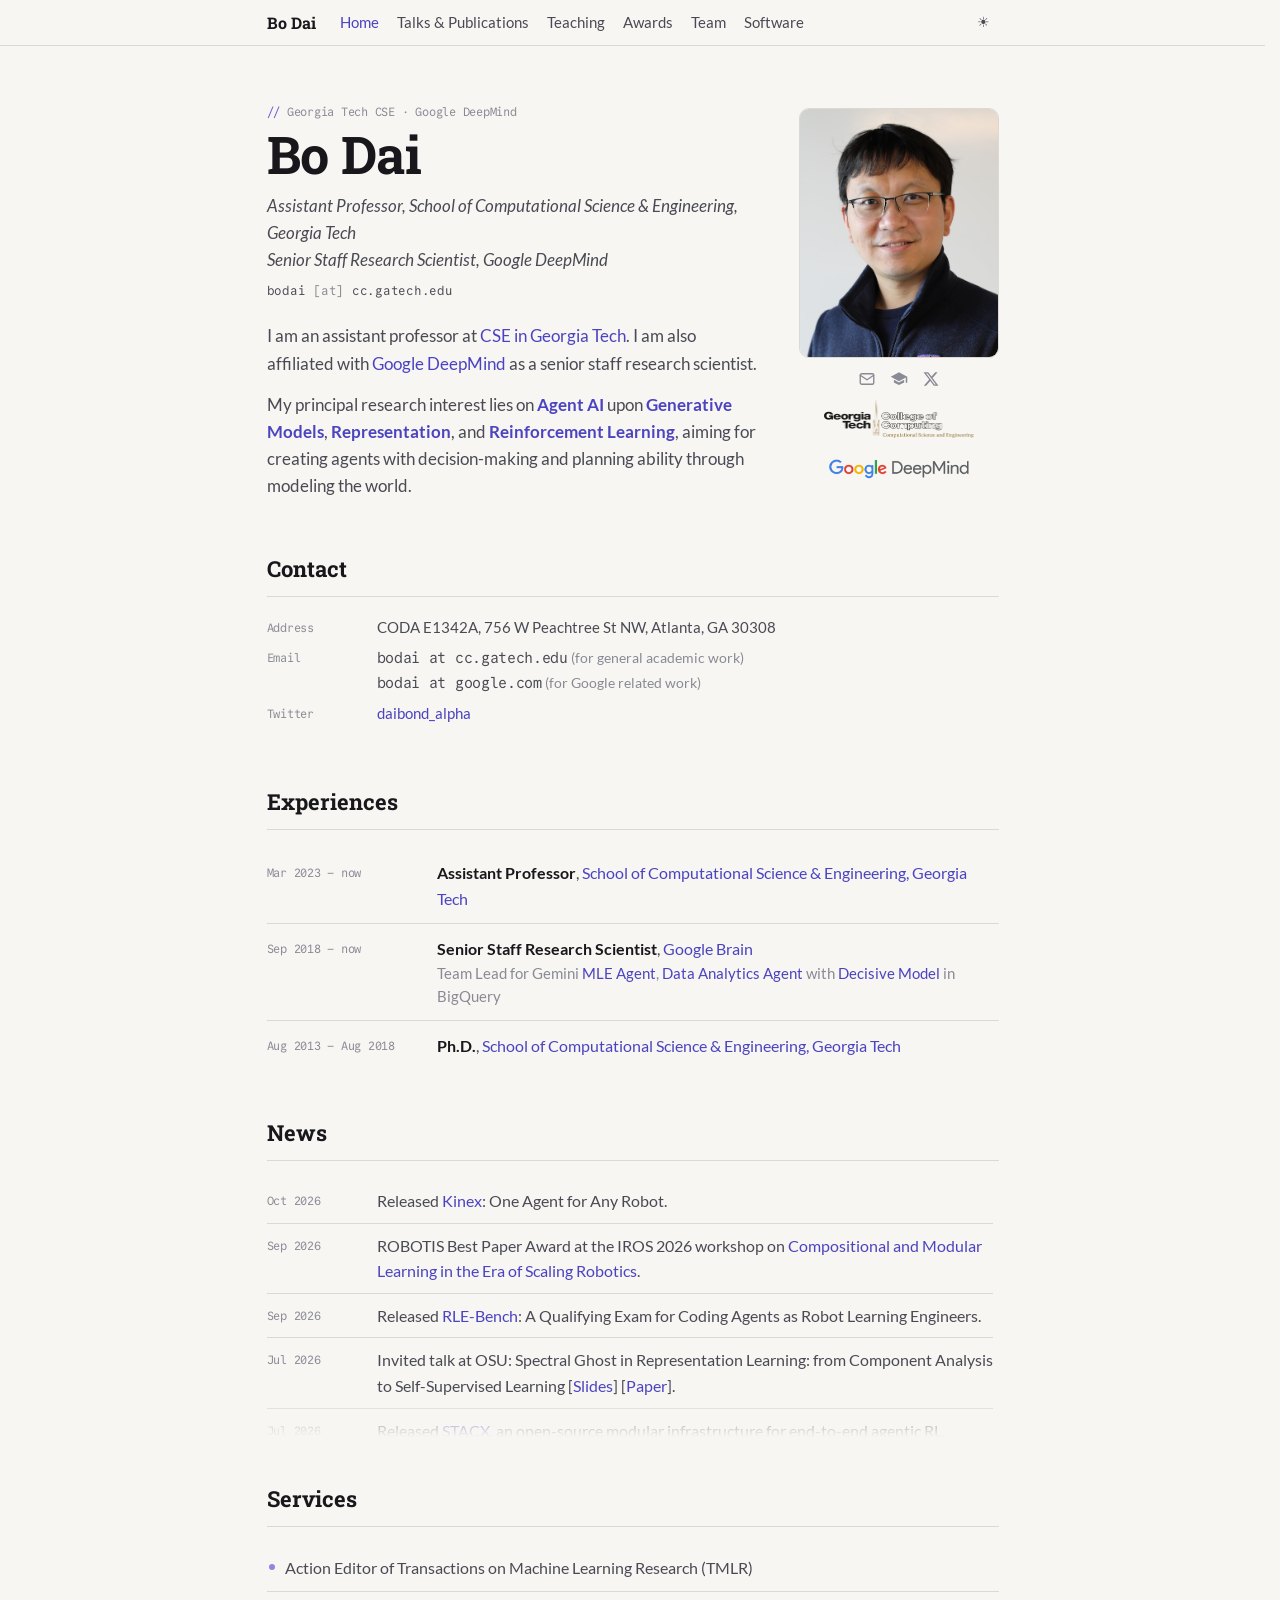
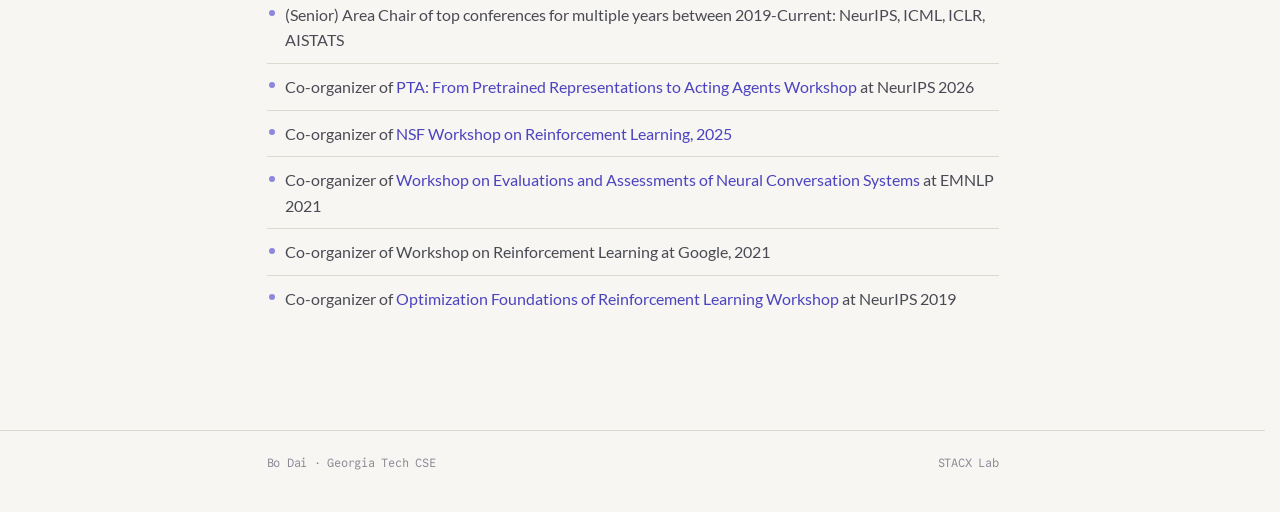
==== index.html @ c2f5257c "Homepage: DeepMind role, scrollable News, project links - Add the Google DeepMind role under the nam" ====
<!DOCTYPE html>
<html lang="en">

<head>
	<meta charset="utf-8">
	<meta name="viewport" content="width=device-width, initial-scale=1">
	<title>Bo Dai</title>
	<link rel="preload" href="fonts/lato-latin-400-normal.woff2" as="font" type="font/woff2" crossorigin>
	<link rel="preload" href="fonts/roboto-slab-latin-700-normal.woff2" as="font" type="font/woff2" crossorigin>
	<link href="css/site.css" rel="stylesheet">
	<script>
	try { var t = localStorage.getItem('theme'); document.documentElement.dataset.theme = t || (matchMedia('(prefers-color-scheme: dark)').matches ? 'dark' : 'light'); } catch (e) {}
</script>
</head>

<body>
	<header class="topbar">
		<nav class="bar" aria-label="main">
			<a class="brand" href="index.html">Bo Dai</a>
			<div class="links">
			<a href="index.html" aria-current="page">Home</a>
			<a href="publications.html">Talks &amp; Publications</a>
			<a href="teaching.html">Teaching</a>
			<a href="awards.html">Awards</a>
			<a href="team.html">Team</a>
			<a href="software.html">Software</a>
			</div>
			<button class="theme" type="button" data-theme-toggle aria-label="toggle theme" title="Toggle theme"><span class="sun">☀</span><span class="moon">☾</span></button>
		</nav>
	</header>

	<main class="wrap">
		<div class="hero">
			<div>
				<p class="kicker">Georgia Tech CSE · Google DeepMind</p>
				<h1>Bo Dai</h1>
				<p class="role">Assistant Professor, School of Computational Science &amp; Engineering, Georgia Tech<br>Senior Staff Research Scientist, Google DeepMind</p>
				<p class="email">bodai <span class="dim">[at]</span> cc.gatech.edu</p>
				<div class="bio">
					<p>I am an assistant professor at <a href="https://cse.gatech.edu/">CSE in Georgia Tech</a>. I am also affiliated with <a href="https://ai.google/research/teams/brain">Google DeepMind</a> as a senior staff research scientist.</p>
					<p>My principal research interest lies on <span class="hl">Agent AI</span> upon <span class="hl">Generative Models</span>, <span class="hl">Representation</span>, and <span class="hl">Reinforcement Learning</span>, aiming for creating agents with decision-making and planning ability through modeling the world.</p>
				</div>
			</div>
			<aside class="side">
				<img class="portrait" src="images/bodai.jpg" alt="Bo Dai">
				<div class="icons">
					<a href="mailto:bodai@cc.gatech.edu" aria-label="Email" title="Email"><svg viewBox="0 0 24 24" fill="none" stroke="currentColor" stroke-width="1.8" stroke-linecap="round" stroke-linejoin="round"><rect x="3" y="5" width="18" height="14" rx="2"/><path d="m3 7 9 6 9-6"/></svg></a>
					<a href="https://scholar.google.com/citations?user=TIKl_foAAAAJ&amp;hl=en" aria-label="Google Scholar" title="Google Scholar"><svg viewBox="0 0 24 24" fill="currentColor"><path d="M12 3 1 9l11 6 9-4.91V17h2V9L12 3zm-6.82 9.9v3.6L12 20l6.82-3.5v-3.6L12 16.6l-6.82-3.7z"/></svg></a>
					<a href="https://twitter.com/daibond_alpha" aria-label="Twitter" title="Twitter"><svg viewBox="0 0 24 24" fill="currentColor"><path d="M17.75 3h3.07l-6.7 7.66L22 21h-6.17l-4.83-6.32L5.47 21H2.4l7.17-8.2L2 3h6.33l4.37 5.77L17.75 3zm-1.08 16.2h1.7L7.4 4.7H5.58l11.09 14.5z"/></svg></a>
				</div>
				<div class="affil">
					<img src="images/cse-logo.jpg" alt="Georgia Tech">
					<img src="images/google-deep-mind-logo.jpg" alt="Google DeepMind">
				</div>
			</aside>
		</div>

		<section id="contact">
			<h2>Contact</h2>
			<dl class="facts">
				<dt>Address</dt>
				<dd>CODA E1342A, 756 W Peachtree St NW, Atlanta, GA 30308</dd>
				<dt>Email</dt>
				<dd><span class="mono">bodai at cc.gatech.edu</span> <span class="note">(for general academic work)</span><br><span class="mono">bodai at google.com</span> <span class="note">(for Google related work)</span></dd>
				<dt>Twitter</dt>
				<dd><a href="https://twitter.com/daibond_alpha">daibond_alpha</a></dd>
			</dl>
		</section>

		<section id="experiences">
			<h2>Experiences</h2>
			<ul class="timeline">
				<li><span class="when">Mar 2023 – now</span><span class="what"><b>Assistant Professor</b>, <a href="https://cse.gatech.edu/">School of Computational Science &amp; Engineering, Georgia Tech</a></span></li>
				<li><span class="when">Sep 2018 – now</span><span class="what"><b>Senior Staff Research Scientist</b>, <a href="https://ai.google/research/teams/brain/">Google Brain</a><span class="sub">Team Lead for Gemini <a href="https://arxiv.org/abs/2505.07782">MLE Agent</a>, <a href="https://arxiv.org/abs/2407.09522">Data Analytics Agent</a> with <a href="https://arxiv.org/pdf/2505.21439">Decisive Model</a> in BigQuery</span></span></li>
				<li><span class="when">Aug 2013 – Aug 2018</span><span class="what"><b>Ph.D.</b>, <a href="https://cse.gatech.edu/">School of Computational Science &amp; Engineering, Georgia Tech</a></span></li>
			</ul>
		</section>

		<section id="news">
			<h2>News</h2>
			<div class="news-scroll" id="news-scroll">
			<ul class="timeline news">
				<li><span class="when">Oct 2026</span><span class="what">Released <a href="https://stacx-lab.github.io/kinex/">Kinex</a>: One Agent for Any Robot.</span></li>
				<li><span class="when">Sep 2026</span><span class="what">ROBOTIS Best Paper Award at the IROS 2026 workshop on <a href="https://compositional-robotics.github.io/">Compositional and Modular Learning in the Era of Scaling Robotics</a>.</span></li>
				<li><span class="when">Sep 2026</span><span class="what">Released <a href="https://rle-bench.github.io/">RLE-Bench</a>: A Qualifying Exam for Coding Agents as Robot Learning Engineers.</span></li>
				<li><span class="when">Jul 2026</span><span class="what">Invited talk at OSU: Spectral Ghost in Representation Learning: from Component Analysis to Self-Supervised Learning [<a href="talks/spec-repr/slides.html">Slides</a>] [<a href="https://arxiv.org/abs/2601.20154">Paper</a>].</span></li>
				<li><span class="when">Jul 2026</span><span class="what">Released <a href="https://stacx.github.io/web/">STACX</a>, an open-source modular infrastructure for end-to-end agentic RL.</span></li>
				<li><span class="when">Jun 2026</span><span class="what"><a href="https://arxiv.org/abs/2606.08357">FReDA</a> released on arXiv: forward-free diffusion language models with BPTT-free looped refinement.</span></li>
				<li><span class="when">May 2026</span><span class="what">Released <a href="https://arxiv.org/abs/2605.12913">Agent DAgger</a>, combining on-policy experience with dense expert feedback to train long-horizon coding agents.</span></li>
				<li><span class="when">May 2026</span><span class="what">Tech Lead of the Gemini Frontier AI MLE Agent Strike team.</span></li>
				<li><span class="when">May 2026</span><span class="what"><a href="https://cloud.google.com/blog/products/data-analytics/more-than-100x-faster-and-cheaper-llm-powered-sql-queries-with-proxy-models?e=48754805">LLM-powered AI query engine</a> on billions of rows with about 400x fewer tokens and 30–100x lower latency.</span></li>
			</ul>
			</div>
		</section>

		<section id="services">
			<h2>Services</h2>
			<ul class="items">
				<li>Action Editor of Transactions on Machine Learning Research (TMLR)</li>
				<li>(Senior) Area Chair of top conferences for multiple years between 2019-Current: NeurIPS, ICML, ICLR, AISTATS</li>
				<li>Co-organizer of <a href="https://ptaworkshop.github.io/">PTA: From Pretrained Representations to Acting Agents Workshop</a> at NeurIPS 2026</li>
				<li>Co-organizer of <a href="https://sites.harvard.edu/nsf-rl-workshop/"> NSF Workshop on Reinforcement Learning, 2025 </a></li>
				<li>Co-organizer of <a href="https://sites.google.com/corp/view/eancs/home">Workshop on Evaluations and Assessments of Neural Conversation Systems </a> at EMNLP 2021</li>
				<li>Co-organizer of Workshop on Reinforcement Learning at Google, 2021</li>
				<li>Co-organizer of <a href="https://optrl2019.github.io/">Optimization Foundations of Reinforcement Learning Workshop</a> at NeurIPS 2019</li>
			</ul>
		</section>

		<div class="map">
			<script type="text/javascript" id="clustrmaps" src="//clustrmaps.com/map_v2.js?d=DAHkeDXm88JkrYqB8k2CQQsDuTfCac6hPK6rwavAHD0&cl=ffffff&w=a"></script>
		</div>
	</main>

	<footer>
		<div class="wrap">
			<span>Bo Dai · Georgia Tech CSE</span>
			<span><a href="https://stacx-lab.github.io/">STACX Lab</a></span>
		</div>
	</footer>
	<script>
		(function () {
			var box = document.getElementById('news-scroll'), items = box.querySelectorAll('li');
			if (items.length > 4) box.style.maxHeight = (items[4].offsetTop - box.offsetTop + 28) + 'px';
			else box.classList.add('all');
		})();
	</script>
	<script>
		var sec = location.hash.slice(1);
		var pages = {publications: "publications.html", talks: "publications.html#talks", teaching: "teaching.html",
			awards: "awards.html", team: "team.html", software: "software.html"};
		if (pages.hasOwnProperty(sec)) location.replace(pages[sec]);
	</script>
	<script>
	document.querySelector('[data-theme-toggle]').addEventListener('click', function () {
		var root = document.documentElement, next = root.dataset.theme === 'dark' ? 'light' : 'dark';
		root.dataset.theme = next;
		try { localStorage.setItem('theme', next); } catch (e) {}
	});
</script>
</body>

</html>
---- css/site.css ----
/* Tokens and fonts follow the STACX Lab site (stacx-lab.github.io); layout follows a single reading column. */

@font-face { font-family: 'Lato'; font-style: normal; font-weight: 400; font-display: swap; src: url(../fonts/lato-latin-400-normal.woff2) format('woff2'); }
@font-face { font-family: 'Lato'; font-style: normal; font-weight: 700; font-display: swap; src: url(../fonts/lato-latin-700-normal.woff2) format('woff2'); }
@font-face { font-family: 'Lato'; font-style: italic; font-weight: 400; font-display: swap; src: url(../fonts/lato-latin-400-italic.woff2) format('woff2'); }
@font-face { font-family: 'Roboto Slab'; font-style: normal; font-weight: 500 700; font-display: swap; src: url(../fonts/roboto-slab-latin-700-normal.woff2) format('woff2'); }
@font-face { font-family: 'Commit Mono'; font-style: normal; font-weight: 400; font-display: swap; src: url(../fonts/commit-mono-latin-400-normal.woff2) format('woff2'); }

/* ── tokens ───────────────────────────────────────────── */
:root {
  --bg: #f7f6f2;
  --bg-2: #efede7;
  --panel: #fbfaf7;
  --ink: #17171c;
  --ink-2: #4a4a55;
  --ink-3: #8a8a96;
  --rule: #dcd9d0;
  --rule-2: #c9c5ba;
  --accent: #6159d6;
  --accent-ink: #4b43c0;
  --accent-bg: #e9e7fb;
  --award: #b26a00;
  --award-bg: #f6ead6;
  --grid: rgb(23 23 28 / 0.07);

  --font-body: 'Lato', 'Helvetica Neue', Arial, sans-serif;
  --font-head: 'Roboto Slab', Georgia, serif;
  --font-mono: 'Commit Mono', ui-monospace, SFMono-Regular, Menlo, Consolas, monospace;
  --wrap: 780px;
  --topbar: 46px;
  --radius: 4px;
  --tracking: -0.02em;
  color-scheme: light;
}

:root[data-theme='dark'] {
  --bg: #111114;
  --bg-2: #18181c;
  --panel: #151518;
  --ink: #e9e7e1;
  --ink-2: #b1afb8;
  --ink-3: #75747f;
  --rule: #2a2a31;
  --rule-2: #3a3a43;
  --accent: #9b95f5;
  --accent-ink: #b4afff;
  --accent-bg: #23213d;
  --award: #e3a54a;
  --award-bg: #2a2114;
  --grid: rgb(233 231 225 / 0.06);
  color-scheme: dark;
}

/* ── base ─────────────────────────────────────────────── */
*, *::before, *::after { box-sizing: border-box; }
html { -webkit-text-size-adjust: 100%; scroll-padding-top: calc(var(--topbar) + 16px); scrollbar-gutter: stable; }
body {
  margin: 0; min-height: 100vh; display: flex; flex-direction: column;
  font-family: var(--font-body);
  font-size: 16px;
  line-height: 1.6;
  color: var(--ink);
  background: var(--bg);
  -webkit-font-smoothing: antialiased;
}
a { color: var(--accent-ink); text-decoration: none; }
a:hover { text-decoration: underline; text-underline-offset: 3px; }
a:focus-visible, button:focus-visible { outline: 2px solid var(--accent); outline-offset: 2px; }
img { max-width: 100%; }
::selection { background: var(--accent-bg); color: var(--ink); }
h1, h2, h3 { font-family: var(--font-head); font-weight: 700; color: var(--ink); }
.mono { font-family: var(--font-mono); letter-spacing: var(--tracking); font-variant-ligatures: none; }

.wrap { max-width: var(--wrap); margin: 0 auto; padding-inline: 24px; }
@media (max-width: 600px) { .wrap { padding-inline: 16px; } }

/* `// label` section markers */
.kicker { font-family: var(--font-mono); letter-spacing: var(--tracking); font-size: 12px; color: var(--ink-3); margin: 0 0 6px; }
.kicker::before { content: '// '; color: var(--accent); }

/* ── top bar ──────────────────────────────────────────── */
.topbar {
  position: sticky; top: 0; z-index: 40; height: var(--topbar);
  background: color-mix(in srgb, var(--bg) 88%, transparent);
  backdrop-filter: blur(8px); -webkit-backdrop-filter: blur(8px);
  border-bottom: 1px solid var(--rule);
}
.bar { max-width: var(--wrap); margin: 0 auto; padding-inline: 24px; height: 100%; display: flex; align-items: center; gap: 24px; }
.brand { font-family: var(--font-head); font-weight: 700; color: var(--ink); white-space: nowrap; }
.brand:hover { text-decoration: none; }
.links { min-width: 0; display: flex; gap: 18px; font-size: 14.5px; overflow-x: auto; scrollbar-width: none; }
.links a { color: var(--ink-2); white-space: nowrap; }
.links a:hover { color: var(--ink); text-decoration: none; }
.links a[aria-current] { color: var(--accent-ink); }
.theme {
  margin-left: auto; flex: none; width: 30px; height: 30px; font: inherit; font-size: 14px; color: var(--ink-2);
  background: none; border: 1px solid transparent; border-radius: var(--radius); cursor: pointer;
}
.theme:hover { border-color: var(--rule); }
:root[data-theme='dark'] .sun, :root:not([data-theme='dark']) .moon { display: none; }
@media (max-width: 600px) { .bar { padding-inline: 16px; gap: 14px; } .links { gap: 12px; font-size: 13.5px; } }

/* ── page ─────────────────────────────────────────────── */
main { padding: 56px 0 24px; flex: 1; width: 100%; }
.page-head { margin-bottom: 8px; }
.page-head h1 { font-size: clamp(30px, 5vw, 40px); line-height: 1.15; margin: 0; }

section { padding: 36px 0 8px; }
section > h2 {
  font-size: 22px; margin: 0 0 18px; padding-bottom: 10px;
  border-bottom: 1px solid var(--rule);
}
section > h2 .more { font-family: var(--font-body); font-weight: 400; font-size: 14px; margin-left: 10px; }
p { margin: 0 0 14px; color: var(--ink-2); }
b, strong { color: var(--ink); }

/* ── home hero ────────────────────────────────────────── */
.hero { display: grid; grid-template-columns: minmax(0, 1fr) 200px; gap: 36px; align-items: start; }
.hero h1 { font-size: clamp(38px, 6vw, 52px); line-height: 1.05; margin: 0 0 10px; letter-spacing: -0.01em; }
.hero .role { font-style: italic; color: var(--ink-2); margin: 0 0 8px; font-size: 17px; }
.hero .email { font-family: var(--font-mono); letter-spacing: var(--tracking); font-size: 12.5px; color: var(--ink-2); margin: 0 0 22px; }
.hero .email .dim { color: var(--ink-3); }
.hero .bio p { font-size: 16.5px; line-height: 1.65; }
.hl { color: var(--accent-ink); font-weight: 700; }
.side { display: flex; flex-direction: column; align-items: center; gap: 12px; padding-top: 6px; }
.portrait { width: 200px; aspect-ratio: 4 / 5; object-fit: cover; border-radius: 10px; border: 1px solid var(--rule); background: var(--bg-2); }
.icons { display: flex; gap: 14px; }
.icons a { color: var(--ink-3); display: inline-flex; }
.icons a:hover { color: var(--accent); }
.icons svg { width: 18px; height: 18px; }
.affil { display: flex; flex-direction: column; gap: 8px; align-items: center; }
.affil img { width: 150px; height: auto; border-radius: 3px; mix-blend-mode: multiply; }
:root[data-theme='dark'] .affil img { mix-blend-mode: normal; background: #fff; padding: 2px 4px; }
@media (max-width: 640px) {
  .hero { grid-template-columns: 1fr; gap: 20px; }
  .side { order: -1; display: grid; grid-template-columns: 110px 1fr; justify-items: start; gap: 10px 16px; }
  .portrait { width: 110px; grid-row: span 2; }
  .affil { align-items: flex-start; }
  .affil img { width: 120px; }
}

.facts { display: grid; grid-template-columns: 90px 1fr; gap: 6px 20px; font-size: 15px; }
.facts dt { font-family: var(--font-mono); letter-spacing: var(--tracking); font-size: 12px; color: var(--ink-3); padding-top: 3px; }
.facts dd { margin: 0; color: var(--ink-2); }
.facts dd .note { color: var(--ink-3); font-size: 14px; }

/* dated rows (experiences, news-like lists) */
.timeline { list-style: none; margin: 0; padding: 0; }
.timeline li { display: grid; grid-template-columns: 150px 1fr; gap: 20px; padding: 12px 0; border-bottom: 1px solid var(--rule); }
.timeline li:last-child { border-bottom: 0; }
.timeline .when { font-family: var(--font-mono); letter-spacing: var(--tracking); font-size: 12px; color: var(--ink-3); padding-top: 3px; }
.timeline .what { color: var(--ink-2); }
.timeline .what b { font-weight: 700; }
.timeline .sub { display: block; font-size: 14.5px; color: var(--ink-3); }
@media (max-width: 600px) { .timeline li { grid-template-columns: 1fr; gap: 2px; } }

/* news: the first four items show, the rest scroll; the bottom edge fades out */
.news-scroll {
  max-height: 17rem; overflow-y: auto; padding-right: 6px;
  scrollbar-width: thin; scrollbar-color: var(--rule-2) transparent;
  -webkit-mask-image: linear-gradient(to bottom, #000 calc(100% - 2.5rem), transparent 100%);
  mask-image: linear-gradient(to bottom, #000 calc(100% - 2.5rem), transparent 100%);
}
.news-scroll.all { max-height: none; -webkit-mask-image: none; mask-image: none; }
.news-scroll .news { padding-bottom: 1.5rem; }
.timeline.news li { grid-template-columns: 90px 1fr; padding: 9px 0; }
@media (max-width: 600px) { .timeline.news li { grid-template-columns: 1fr; } }

/* plain item lists (services, teaching, awards) */
.items { list-style: none; margin: 0; padding: 0; }
.items li { padding: 10px 0 10px 18px; position: relative; color: var(--ink-2); border-bottom: 1px solid var(--rule); }
.items li:last-child { border-bottom: 0; }
.items li::before { content: ''; position: absolute; left: 2px; top: 1.15em; width: 6px; height: 6px; border-radius: 50%; background: var(--accent); opacity: .7; }
.items .meta { font-family: var(--font-mono); letter-spacing: var(--tracking); font-size: 12px; color: var(--ink-3); margin-left: 6px; white-space: nowrap; }

/* ── publications & software ──────────────────────────── */
.pubs { list-style: none; margin: 0; padding: 0; display: flex; flex-direction: column; gap: 14px; }
.pub {
  background: var(--panel); border: 1px solid var(--rule); border-radius: 8px;
  padding: 16px 18px 14px;
}
.pub:hover { border-color: var(--rule-2); }
.pub .title { font-weight: 700; color: var(--ink); font-size: 16.5px; line-height: 1.4; margin: 0 0 4px; }
.pub .authors { font-size: 14.5px; color: var(--ink-2); margin: 0 0 4px; }
.pub .authors b { color: var(--ink); }
.pub .venue { font-size: 14.5px; color: var(--ink-3); margin: 0 0 10px; }
.pub .venue i { font-style: italic; }
.pub .desc { font-size: 15px; margin: 0 0 10px; }
.badge {
  display: inline-block; font-family: var(--font-mono); letter-spacing: var(--tracking); font-size: 11px;
  padding: 1px 7px; border-radius: 3px; margin-left: 6px; vertical-align: 1px;
  color: var(--award); background: var(--award-bg);
}
.venue-tag { font-family: var(--font-mono); letter-spacing: var(--tracking); font-size: 11.5px; color: var(--accent-ink); background: var(--accent-bg); padding: 1px 6px; border-radius: 3px; margin-right: 6px; }
.chips { display: flex; flex-wrap: wrap; gap: 6px; border-top: 1px solid var(--rule); padding-top: 10px; }
.chip {
  font-family: var(--font-mono); letter-spacing: var(--tracking); font-size: 12px;
  padding: 2px 9px; border: 1px solid var(--rule-2); border-radius: var(--radius); color: var(--accent-ink); background: var(--bg);
}
.chip:hover { border-color: var(--accent); text-decoration: none; }

/* ── team ─────────────────────────────────────────────── */
.people { display: grid; grid-template-columns: repeat(2, 1fr); gap: 0 28px; list-style: none; margin: 0; padding: 0; }
.people li { padding: 12px 0; border-top: 1px solid var(--rule); }
.people .name { font-family: var(--font-head); font-weight: 700; font-size: 16.5px; color: var(--ink); }
.people a.name { color: var(--ink); }
.people a.name:hover { color: var(--accent-ink); }
.people .role { display: block; font-size: 14px; color: var(--ink-2); }
.people .now { display: block; font-size: 13.5px; color: var(--ink-3); }
@media (max-width: 600px) { .people { grid-template-columns: 1fr; } }

/* ── footer ───────────────────────────────────────────── */
footer { border-top: 1px solid var(--rule); margin-top: 48px; }
footer .wrap { padding-block: 22px 40px; display: flex; flex-wrap: wrap; gap: 8px 20px; justify-content: space-between; font-family: var(--font-mono); letter-spacing: var(--tracking); font-size: 12px; color: var(--ink-3); }
footer a { color: var(--ink-3); }
.map { display: flex; justify-content: center; padding-top: 28px; }

@media (prefers-reduced-motion: reduce) { *, *::before, *::after { transition: none !important; } }
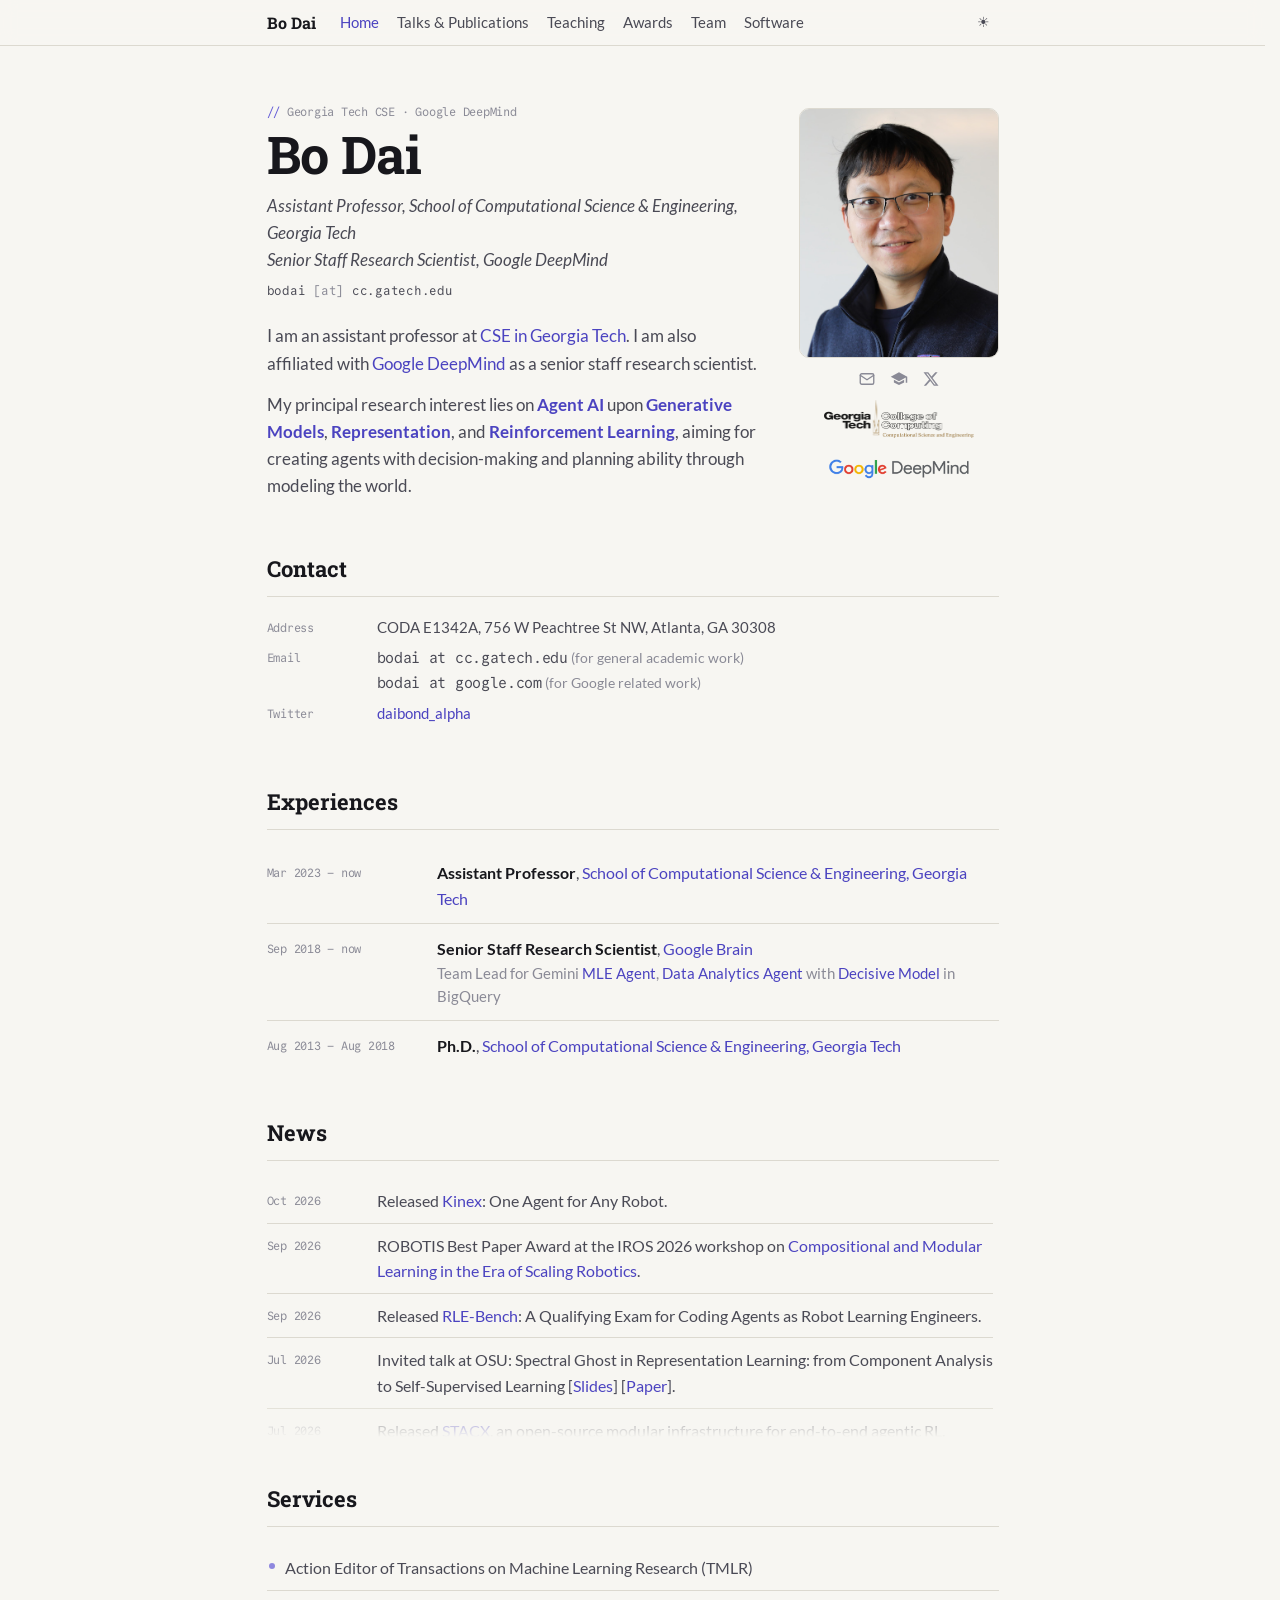
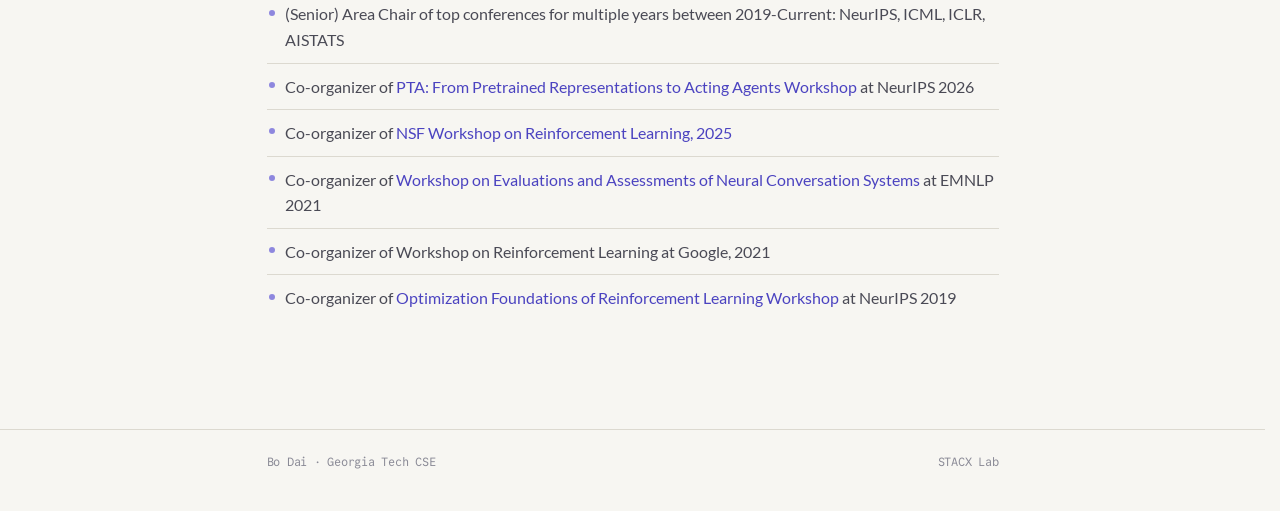
==== commit 176d2a9e: "Fix News overlapping Services when site.css is cached Version the stylesheet URL so browsers fetch t" ====
--- a/index.html
+++ b/index.html
@@ -7,7 +7,7 @@
 	<title>Bo Dai</title>
 	<link rel="preload" href="fonts/lato-latin-400-normal.woff2" as="font" type="font/woff2" crossorigin>
 	<link rel="preload" href="fonts/roboto-slab-latin-700-normal.woff2" as="font" type="font/woff2" crossorigin>
-	<link href="css/site.css" rel="stylesheet">
+	<link href="css/site.css?v=2" rel="stylesheet">
 	<script>
 	try { var t = localStorage.getItem('theme'); document.documentElement.dataset.theme = t || (matchMedia('(prefers-color-scheme: dark)').matches ? 'dark' : 'light'); } catch (e) {}
 </script>
@@ -119,9 +119,14 @@
 	</footer>
 	<script>
 		(function () {
+			// Show four news items and scroll the rest; re-measure once fonts load and on resize.
 			var box = document.getElementById('news-scroll'), items = box.querySelectorAll('li');
-			if (items.length > 4) box.style.maxHeight = (items[4].offsetTop - box.offsetTop + 28) + 'px';
-			else box.classList.add('all');
+			if (items.length <= 4) { box.classList.add('all'); return; }
+			box.style.overflowY = 'auto';
+			function fit() { box.style.maxHeight = (items[4].getBoundingClientRect().top - box.getBoundingClientRect().top + box.scrollTop + 28) + 'px'; }
+			fit();
+			if (document.fonts) document.fonts.ready.then(fit);
+			addEventListener('resize', fit);
 		})();
 	</script>
 	<script>
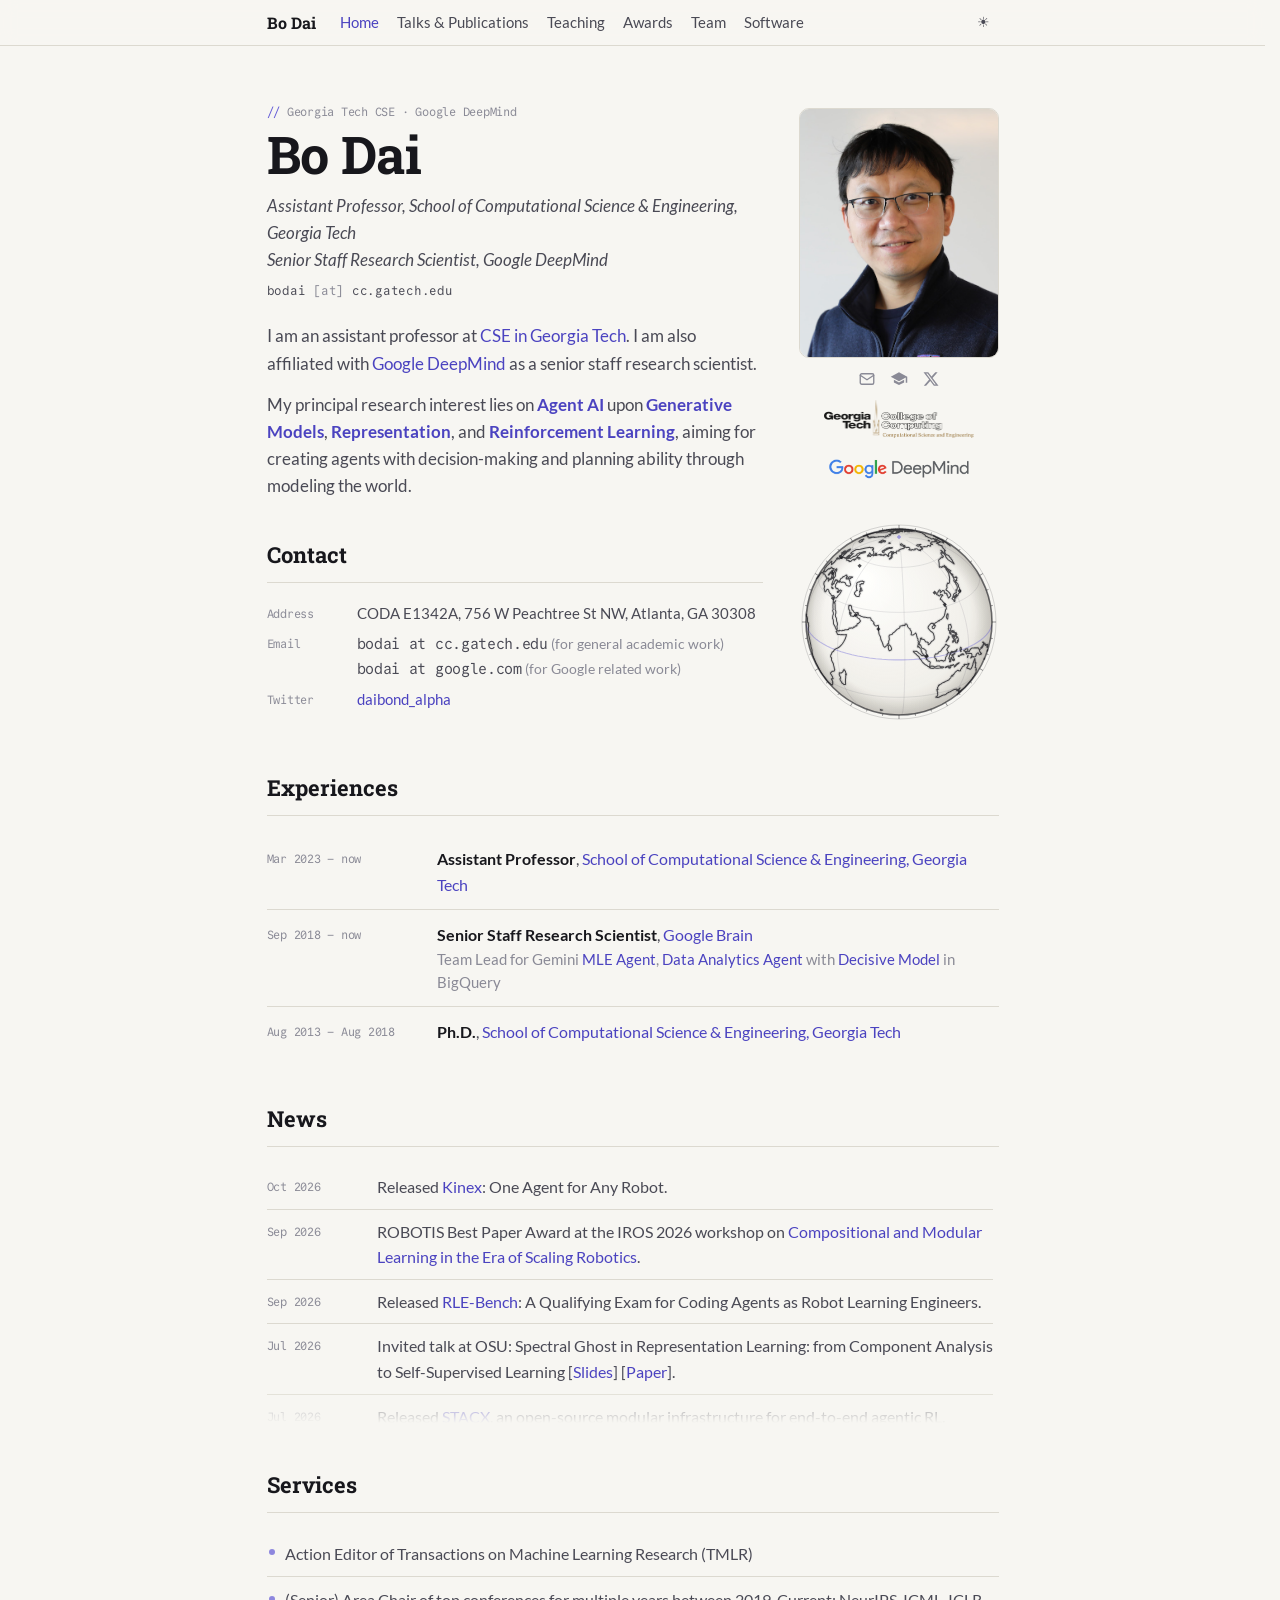
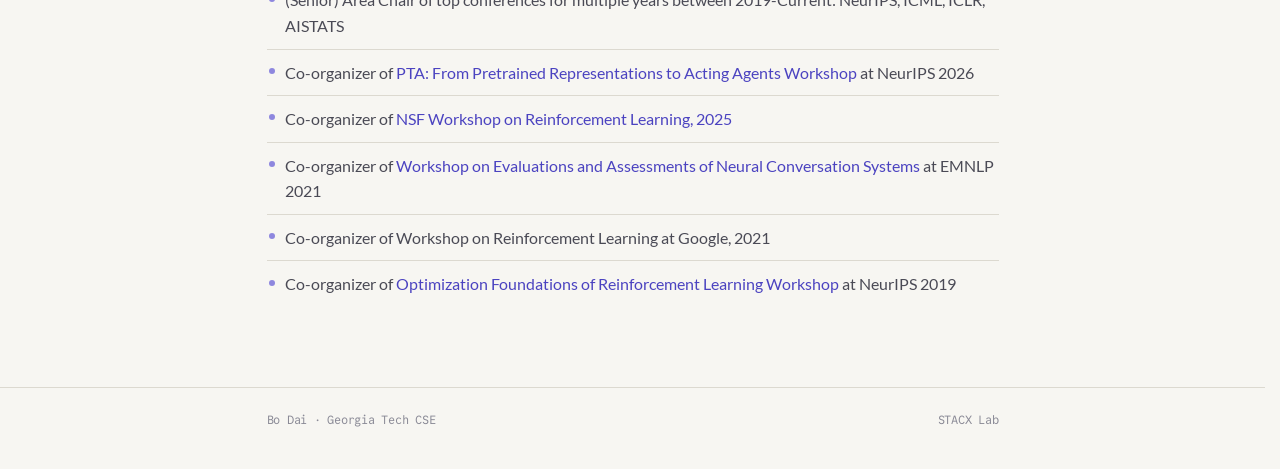
==== commit c1e64c14: "Homepage: visitor globe beside Contact - Interactive visitor globe under the portrait (adapted from " ====
--- a/index.html
+++ b/index.html
@@ -7,7 +7,7 @@
 	<title>Bo Dai</title>
 	<link rel="preload" href="fonts/lato-latin-400-normal.woff2" as="font" type="font/woff2" crossorigin>
 	<link rel="preload" href="fonts/roboto-slab-latin-700-normal.woff2" as="font" type="font/woff2" crossorigin>
-	<link href="css/site.css?v=2" rel="stylesheet">
+	<link href="css/site.css?v=4" rel="stylesheet">
 	<script>
 	try { var t = localStorage.getItem('theme'); document.documentElement.dataset.theme = t || (matchMedia('(prefers-color-scheme: dark)').matches ? 'dark' : 'light'); } catch (e) {}
 </script>
@@ -40,6 +40,17 @@
 					<p>I am an assistant professor at <a href="https://cse.gatech.edu/">CSE in Georgia Tech</a>. I am also affiliated with <a href="https://ai.google/research/teams/brain">Google DeepMind</a> as a senior staff research scientist.</p>
 					<p>My principal research interest lies on <span class="hl">Agent AI</span> upon <span class="hl">Generative Models</span>, <span class="hl">Representation</span>, and <span class="hl">Reinforcement Learning</span>, aiming for creating agents with decision-making and planning ability through modeling the world.</p>
 				</div>
+				<section id="contact" class="hero-contact">
+					<h2>Contact</h2>
+					<dl class="facts">
+						<dt>Address</dt>
+						<dd>CODA E1342A, 756 W Peachtree St NW, Atlanta, GA 30308</dd>
+						<dt>Email</dt>
+						<dd><span class="mono">bodai at cc.gatech.edu</span> <span class="note">(for general academic work)</span><br><span class="mono">bodai at google.com</span> <span class="note">(for Google related work)</span></dd>
+						<dt>Twitter</dt>
+						<dd><a href="https://twitter.com/daibond_alpha">daibond_alpha</a></dd>
+					</dl>
+				</section>
 			</div>
 			<aside class="side">
 				<img class="portrait" src="images/bodai.jpg" alt="Bo Dai">
@@ -52,20 +63,9 @@
 					<img src="images/cse-logo.jpg" alt="Georgia Tech">
 					<img src="images/google-deep-mind-logo.jpg" alt="Google DeepMind">
 				</div>
+				<div class="visitor-globe side-globe" id="visitor-globe" data-stats="https://bodai-visits.bo-dai.workers.dev" aria-label="Visitors"></div>
 			</aside>
 		</div>
-
-		<section id="contact">
-			<h2>Contact</h2>
-			<dl class="facts">
-				<dt>Address</dt>
-				<dd>CODA E1342A, 756 W Peachtree St NW, Atlanta, GA 30308</dd>
-				<dt>Email</dt>
-				<dd><span class="mono">bodai at cc.gatech.edu</span> <span class="note">(for general academic work)</span><br><span class="mono">bodai at google.com</span> <span class="note">(for Google related work)</span></dd>
-				<dt>Twitter</dt>
-				<dd><a href="https://twitter.com/daibond_alpha">daibond_alpha</a></dd>
-			</dl>
-		</section>
 
 		<section id="experiences">
 			<h2>Experiences</h2>
@@ -106,9 +106,6 @@
 			</ul>
 		</section>
 
-		<div class="map">
-			<script type="text/javascript" id="clustrmaps" src="//clustrmaps.com/map_v2.js?d=DAHkeDXm88JkrYqB8k2CQQsDuTfCac6hPK6rwavAHD0&cl=ffffff&w=a"></script>
-		</div>
 	</main>
 
 	<footer>
@@ -117,6 +114,8 @@
 			<span><a href="https://stacx-lab.github.io/">STACX Lab</a></span>
 		</div>
 	</footer>
+	<script src="js/globe-land.js"></script>
+	<script src="js/globe.js"></script>
 	<script>
 		(function () {
 			// Show four news items and scroll the rest; re-measure once fonts load and on resize.
--- a/css/site.css
+++ b/css/site.css
@@ -137,6 +137,7 @@
   .portrait { width: 110px; grid-row: span 2; }
   .affil { align-items: flex-start; }
   .affil img { width: 120px; }
+  .side-globe { grid-column: 1 / -1; justify-self: center; }
 }
 
 .facts { display: grid; grid-template-columns: 90px 1fr; gap: 6px 20px; font-size: 15px; }
@@ -216,3 +217,30 @@
 .map { display: flex; justify-content: center; padding-top: 28px; }
 
 @media (prefers-reduced-motion: reduce) { *, *::before, *::after { transition: none !important; } }
+
+/* ── visitor globe (js/globe.js) ──────────────────────── */
+.hero-contact { padding-top: 22px; }
+.hero-contact .facts { grid-template-columns: 70px 1fr; }
+.side-globe { margin-top: 18px; max-width: 190px; }
+.side-globe .visitor-globe__caption { font-size: 11px; }
+.visitor-globe { position: relative; width: 100%; max-width: 260px; }
+.visitor-globe canvas { display: block; margin: 0 auto; cursor: grab; touch-action: pan-y; }
+.visitor-globe canvas.is-dragging { cursor: grabbing; }
+.visitor-globe__caption { margin-top: 10px; text-align: center; font-family: var(--font-mono); letter-spacing: var(--tracking); font-size: 12px; color: var(--ink-3); }
+.visitor-globe__stat { appearance: none; background: none; border: 0; padding: 0; font: inherit; letter-spacing: inherit; color: inherit; cursor: pointer; border-bottom: 1px dotted var(--rule-2); }
+.visitor-globe__stat:hover, .visitor-globe__stat:focus-visible { color: var(--accent-ink); border-bottom-color: var(--accent); }
+.visitor-globe__stat.is-open { color: var(--accent-ink); border-bottom: 1px solid var(--accent); }
+.visitor-globe__sep { margin: 0 .5em; opacity: .6; }
+.visitor-globe__panel { margin-top: 10px; border: 1px solid var(--rule); background: var(--panel); border-radius: 6px; padding: 8px 10px 10px; }
+.visitor-globe__panel-head { font-family: var(--font-mono); letter-spacing: var(--tracking); font-size: 11px; color: var(--ink-3); padding-bottom: 6px; border-bottom: 1px solid var(--rule); }
+.visitor-globe__list { list-style: none; margin: 0; padding: 0; }
+.visitor-globe__list li { border-bottom: 1px solid var(--rule); }
+.visitor-globe__list li:last-child { border-bottom: 0; }
+.visitor-globe__row { appearance: none; background: none; border: 0; width: 100%; display: flex; align-items: baseline; gap: 8px; padding: 5px 2px; font: inherit; font-size: 14px; line-height: 1.35; color: var(--ink-2); text-align: left; cursor: pointer; }
+.visitor-globe__row:hover, .visitor-globe__row:focus-visible, .visitor-globe__row.is-focused { color: var(--accent-ink); background: var(--accent-bg); }
+.visitor-globe__rank { flex: none; min-width: 1.4em; font-family: var(--font-mono); font-size: 11px; color: var(--ink-3); }
+.visitor-globe__place { flex: 1; overflow: hidden; text-overflow: ellipsis; white-space: nowrap; }
+.visitor-globe__count { flex: none; font-family: var(--font-mono); font-size: 12px; color: var(--ink-3); }
+.visitor-globe__more { appearance: none; background: none; border: 0; display: block; width: 100%; margin-top: 6px; padding: 2px 0; font-family: var(--font-mono); font-size: 11px; color: var(--ink-3); cursor: pointer; }
+.visitor-globe__more:hover, .visitor-globe__more:focus-visible { color: var(--accent-ink); }
+.visitor-globe__tooltip { position: absolute; transform: translate(-50%, -100%); background: var(--panel); border: 1px solid var(--rule); border-radius: 3px; color: var(--ink); font-size: 12px; line-height: 1.9; padding: 0 8px; white-space: nowrap; pointer-events: none; box-shadow: 0 2px 8px rgb(0 0 0 / 0.1); }
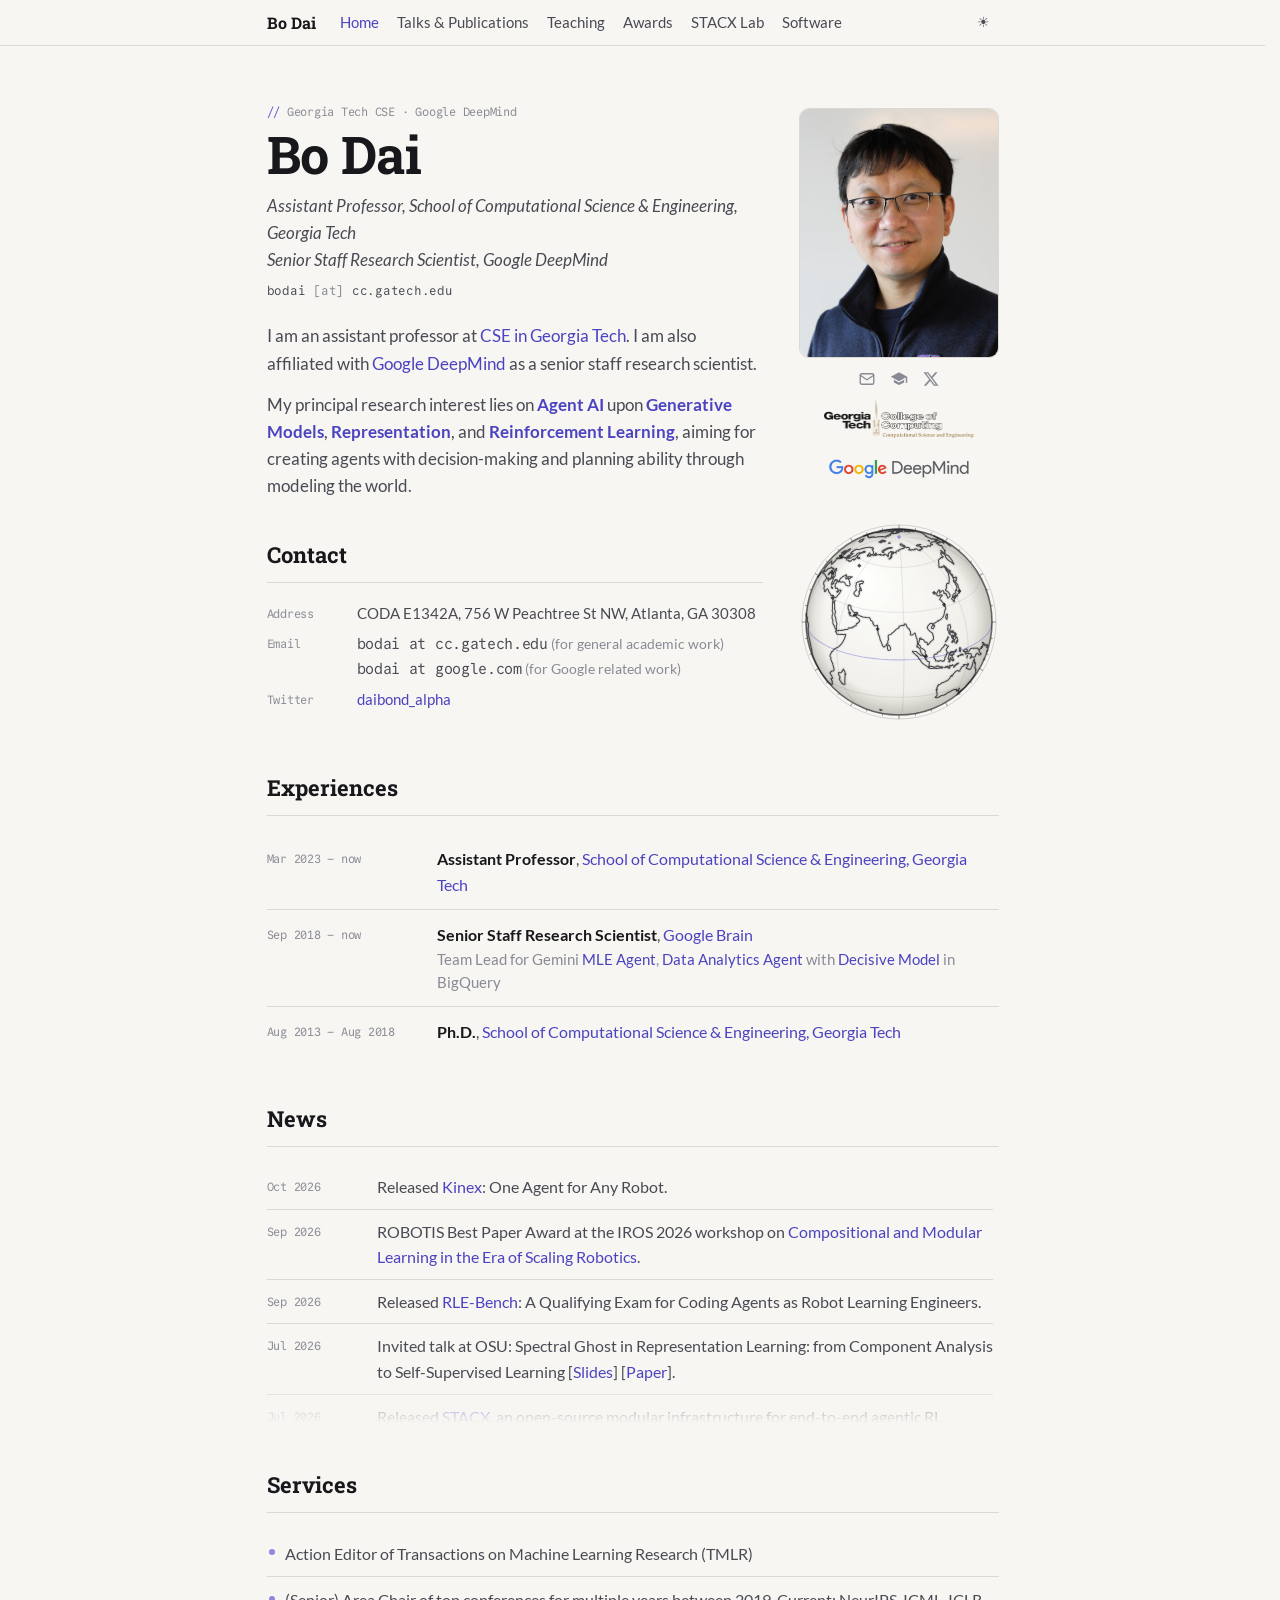
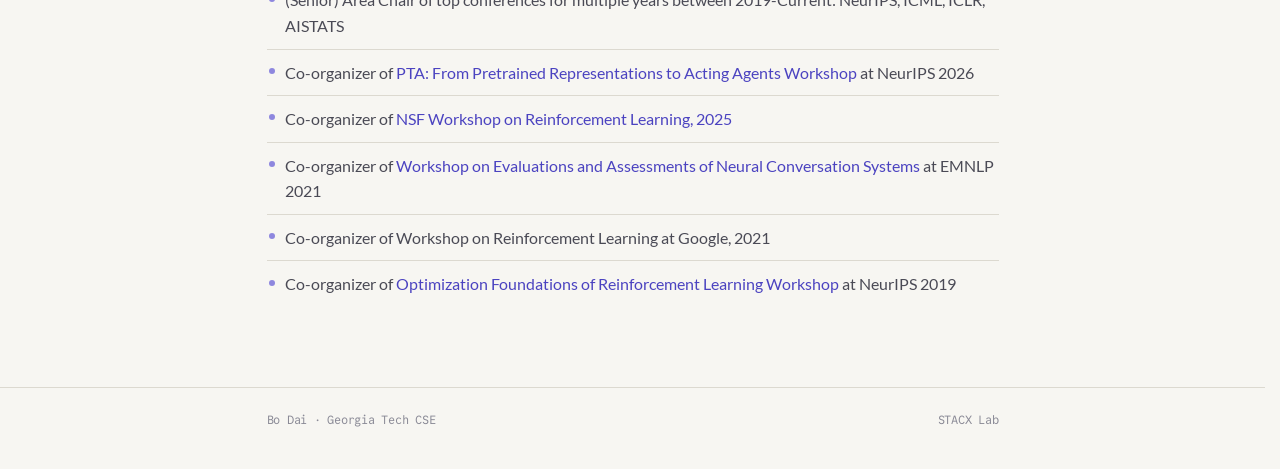
==== commit e6514c34: "Rename the Team page to STACX Lab Co-Authored-By: Claude Opus 5.5 <noreply@anthropic.com>" ====
--- a/index.html
+++ b/index.html
@@ -22,7 +22,7 @@
 			<a href="publications.html">Talks &amp; Publications</a>
 			<a href="teaching.html">Teaching</a>
 			<a href="awards.html">Awards</a>
-			<a href="team.html">Team</a>
+			<a href="team.html">STACX Lab</a>
 			<a href="software.html">Software</a>
 			</div>
 			<button class="theme" type="button" data-theme-toggle aria-label="toggle theme" title="Toggle theme"><span class="sun">☀</span><span class="moon">☾</span></button>
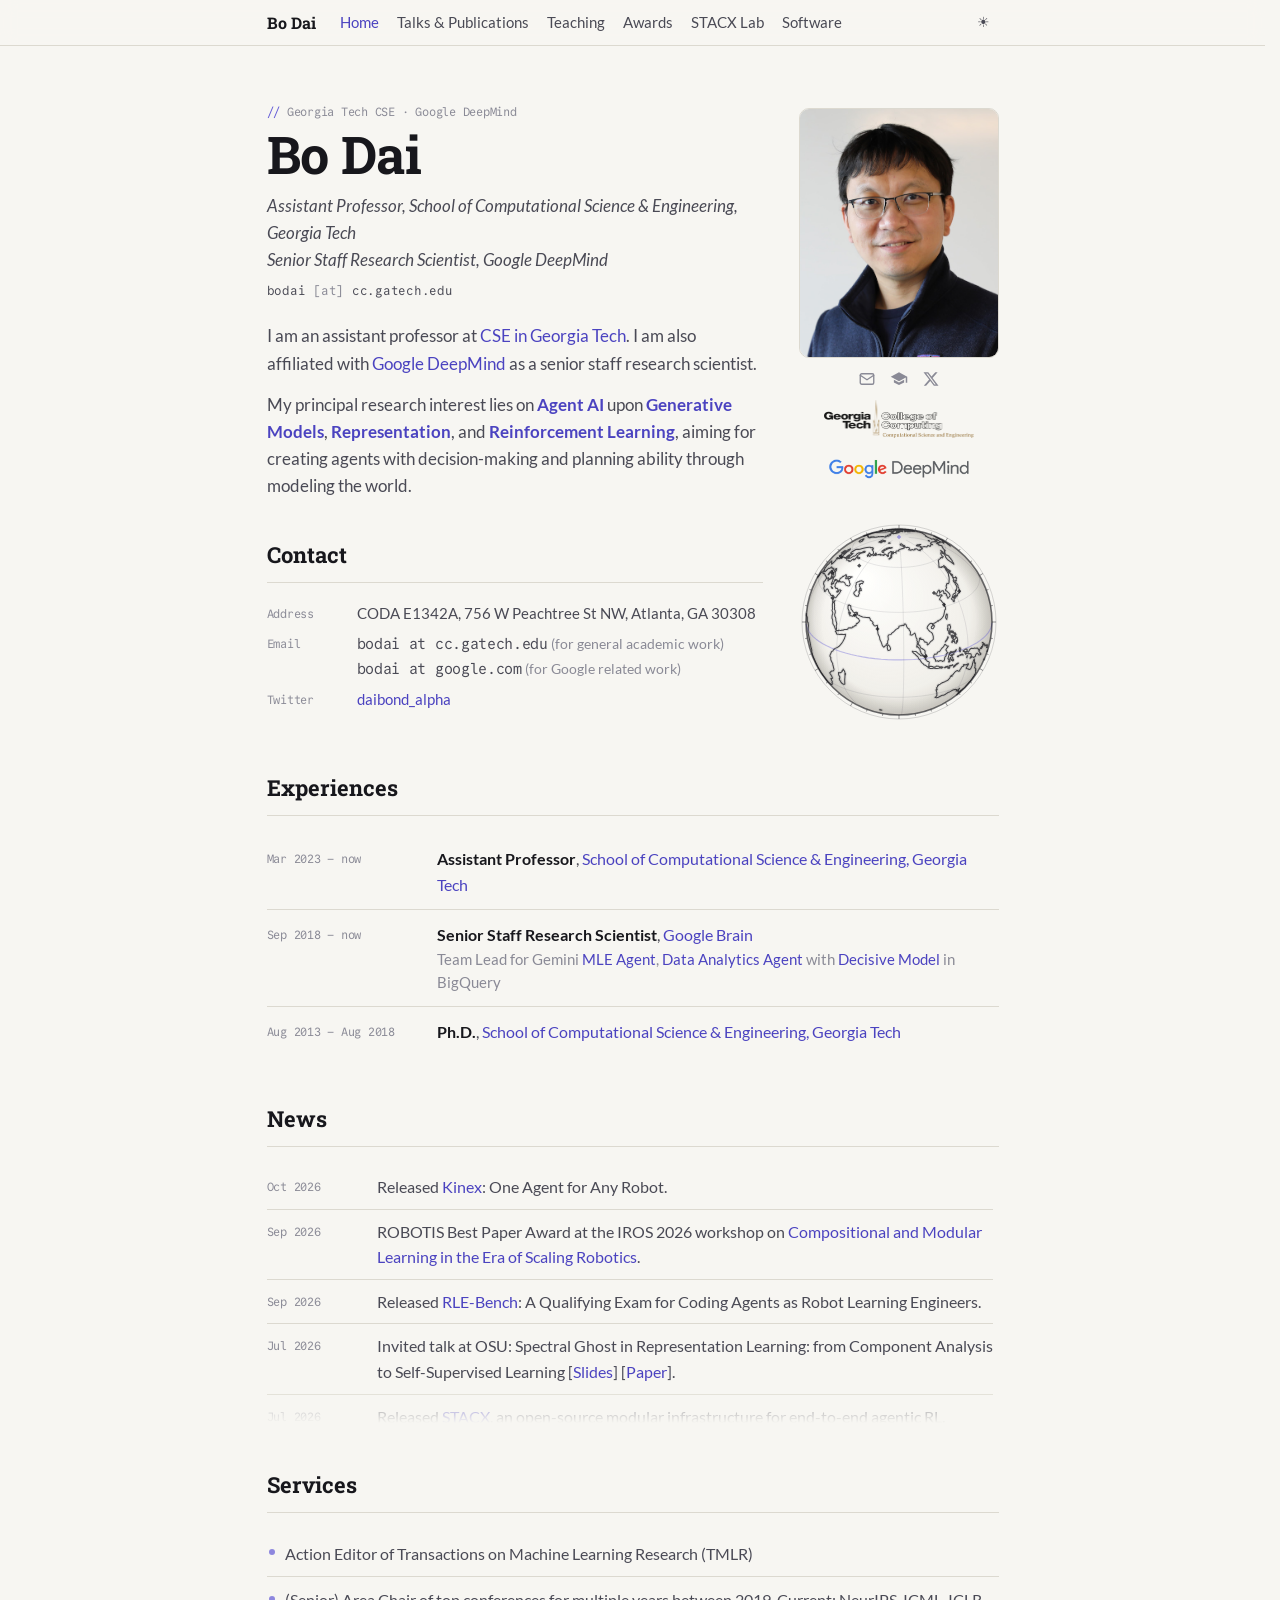
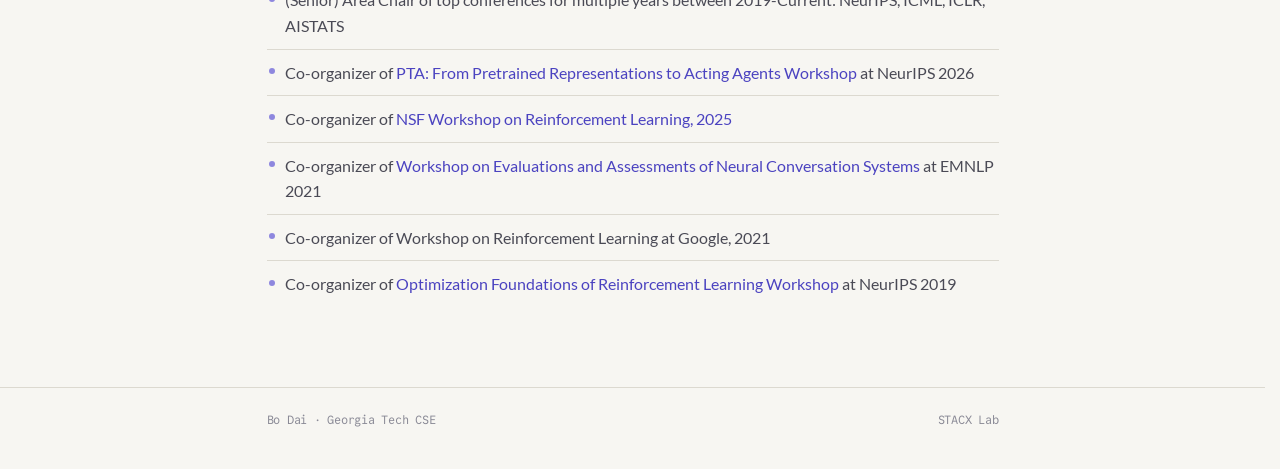
==== commit 0973b758: "STACX Lab page: lab logo and accent-colored title Co-Authored-By: Claude Opus 5.5 <noreply@anthropic" ====
--- a/index.html
+++ b/index.html
@@ -7,7 +7,7 @@
 	<title>Bo Dai</title>
 	<link rel="preload" href="fonts/lato-latin-400-normal.woff2" as="font" type="font/woff2" crossorigin>
 	<link rel="preload" href="fonts/roboto-slab-latin-700-normal.woff2" as="font" type="font/woff2" crossorigin>
-	<link href="css/site.css?v=4" rel="stylesheet">
+	<link href="css/site.css?v=5" rel="stylesheet">
 	<script>
 	try { var t = localStorage.getItem('theme'); document.documentElement.dataset.theme = t || (matchMedia('(prefers-color-scheme: dark)').matches ? 'dark' : 'light'); } catch (e) {}
 </script>
--- a/css/site.css
+++ b/css/site.css
@@ -244,3 +244,10 @@
 .visitor-globe__more { appearance: none; background: none; border: 0; display: block; width: 100%; margin-top: 6px; padding: 2px 0; font-family: var(--font-mono); font-size: 11px; color: var(--ink-3); cursor: pointer; }
 .visitor-globe__more:hover, .visitor-globe__more:focus-visible { color: var(--accent-ink); }
 .visitor-globe__tooltip { position: absolute; transform: translate(-50%, -100%); background: var(--panel); border: 1px solid var(--rule); border-radius: 3px; color: var(--ink); font-size: 12px; line-height: 1.9; padding: 0 8px; white-space: nowrap; pointer-events: none; box-shadow: 0 2px 8px rgb(0 0 0 / 0.1); }
+
+/* team page title: lab logo + name */
+.lab-title { display: inline-flex; align-items: center; gap: .32em; color: var(--accent-ink); }
+.lab-title:hover { text-decoration: none; color: var(--accent); }
+.lab-title img { width: 1.05em; height: 1.05em; }
+.lab-title .night, :root[data-theme='dark'] .lab-title .day { display: none; }
+:root[data-theme='dark'] .lab-title .night { display: inline; }
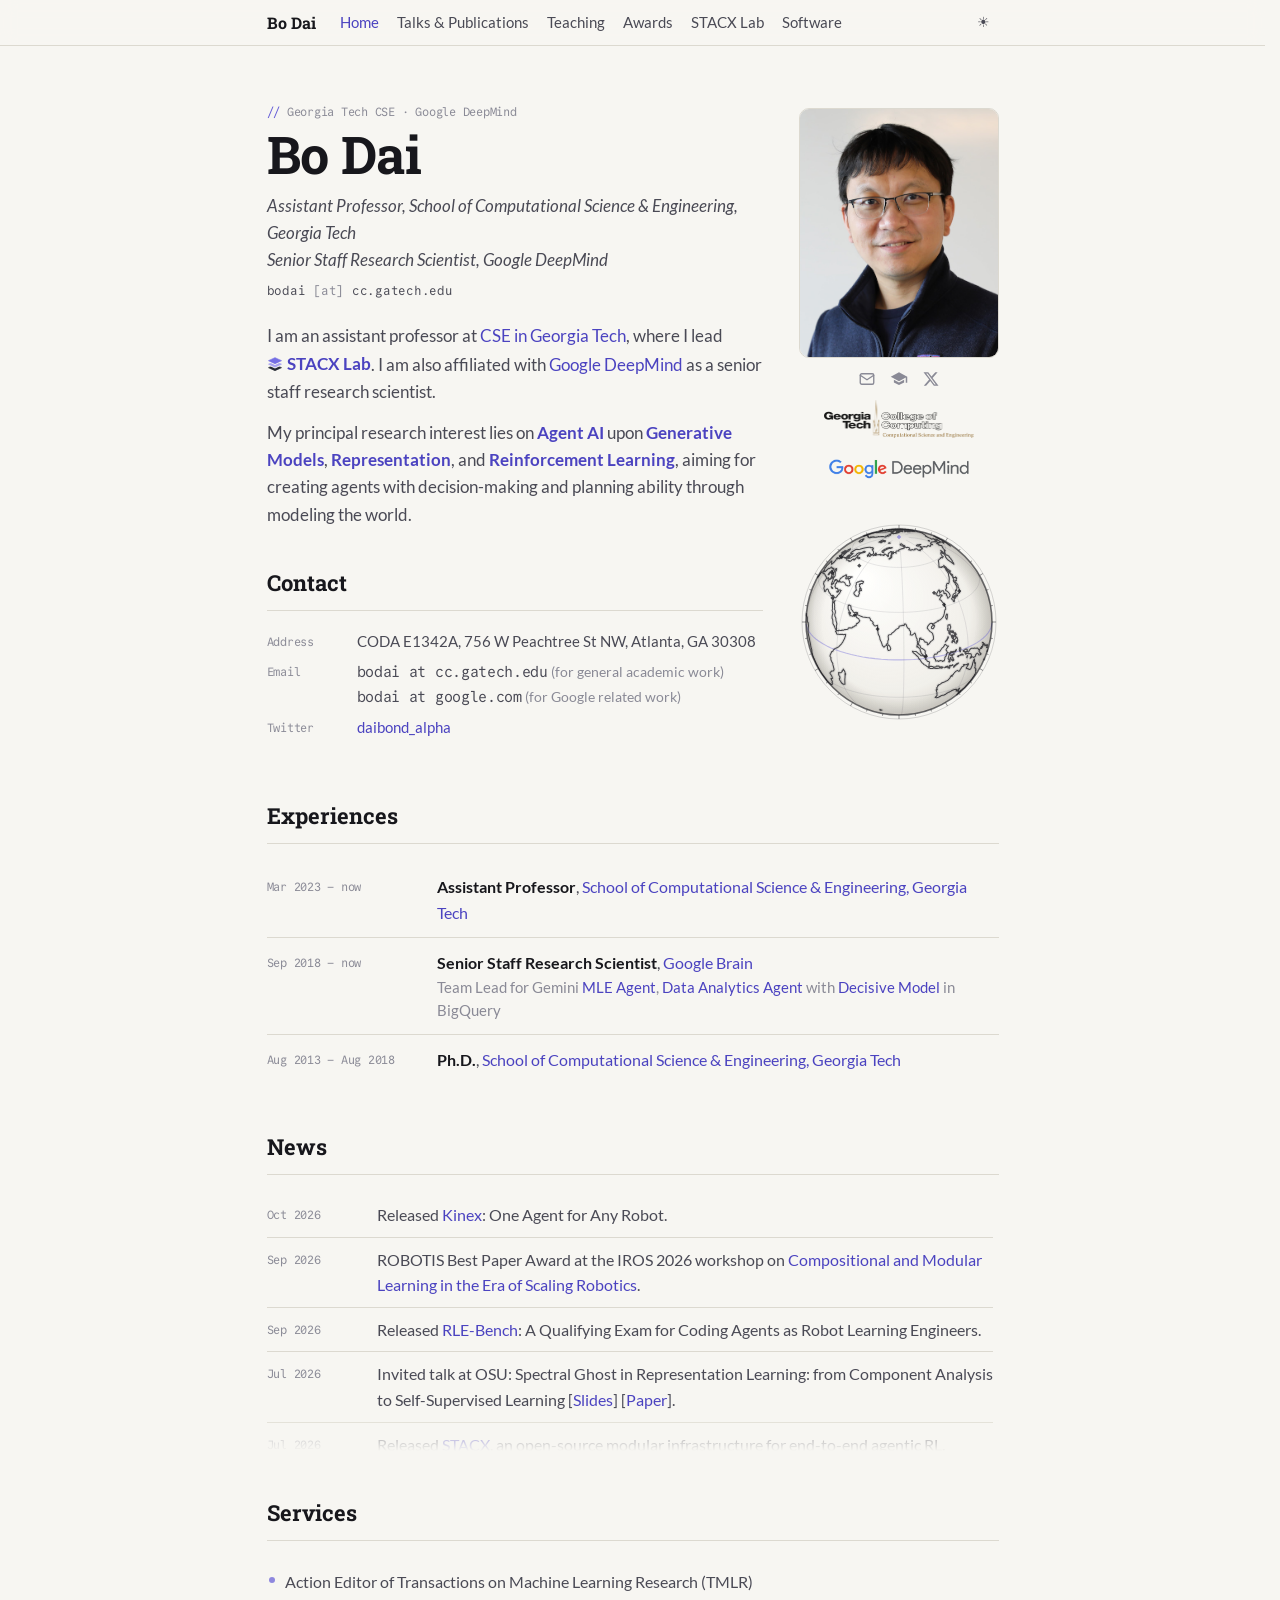
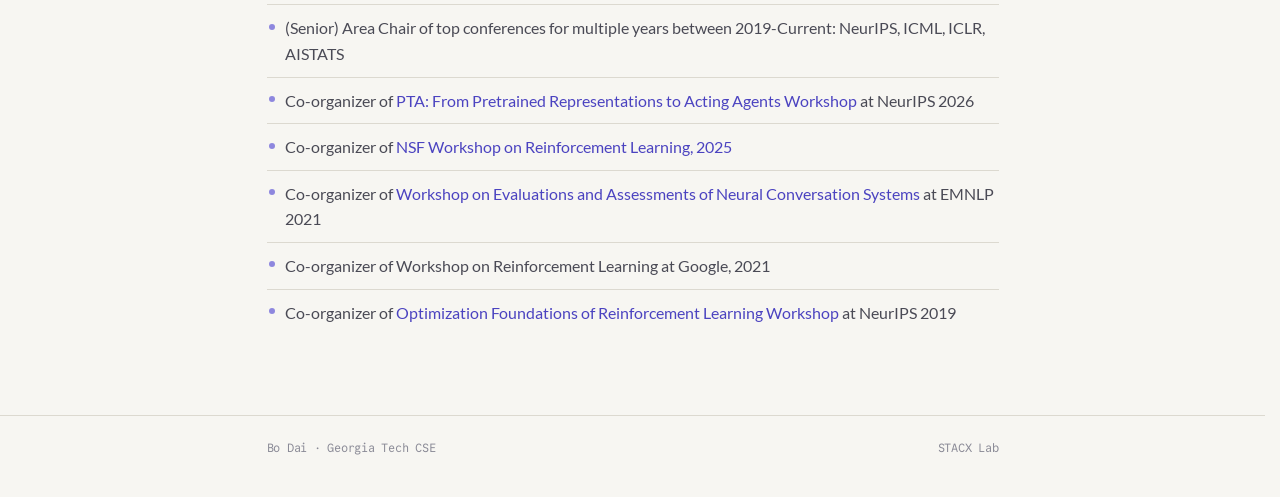
==== commit d65034c6: "Homepage: mention STACX Lab with its logo in the bio Co-Authored-By: Claude Opus 5.5 <noreply@anthro" ====
--- a/index.html
+++ b/index.html
@@ -7,7 +7,7 @@
 	<title>Bo Dai</title>
 	<link rel="preload" href="fonts/lato-latin-400-normal.woff2" as="font" type="font/woff2" crossorigin>
 	<link rel="preload" href="fonts/roboto-slab-latin-700-normal.woff2" as="font" type="font/woff2" crossorigin>
-	<link href="css/site.css?v=5" rel="stylesheet">
+	<link href="css/site.css?v=6" rel="stylesheet">
 	<script>
 	try { var t = localStorage.getItem('theme'); document.documentElement.dataset.theme = t || (matchMedia('(prefers-color-scheme: dark)').matches ? 'dark' : 'light'); } catch (e) {}
 </script>
@@ -37,7 +37,7 @@
 				<p class="role">Assistant Professor, School of Computational Science &amp; Engineering, Georgia Tech<br>Senior Staff Research Scientist, Google DeepMind</p>
 				<p class="email">bodai <span class="dim">[at]</span> cc.gatech.edu</p>
 				<div class="bio">
-					<p>I am an assistant professor at <a href="https://cse.gatech.edu/">CSE in Georgia Tech</a>. I am also affiliated with <a href="https://ai.google/research/teams/brain">Google DeepMind</a> as a senior staff research scientist.</p>
+					<p>I am an assistant professor at <a href="https://cse.gatech.edu/">CSE in Georgia Tech</a>, where I lead <a class="lab-title lab-inline" href="https://stacx-lab.github.io/"><img class="day" src="images/stacx-logo-day.svg" alt=""><img class="night" src="images/stacx-logo-night.svg" alt="">STACX Lab</a>. I am also affiliated with <a href="https://ai.google/research/teams/brain">Google DeepMind</a> as a senior staff research scientist.</p>
 					<p>My principal research interest lies on <span class="hl">Agent AI</span> upon <span class="hl">Generative Models</span>, <span class="hl">Representation</span>, and <span class="hl">Reinforcement Learning</span>, aiming for creating agents with decision-making and planning ability through modeling the world.</p>
 				</div>
 				<section id="contact" class="hero-contact">
--- a/css/site.css
+++ b/css/site.css
@@ -251,3 +251,6 @@
 .lab-title img { width: 1.05em; height: 1.05em; }
 .lab-title .night, :root[data-theme='dark'] .lab-title .day { display: none; }
 :root[data-theme='dark'] .lab-title .night { display: inline; }
+.lab-inline { gap: .25em; vertical-align: -0.12em; font-weight: 700; }
+.lab-inline img { width: 1em; height: 1em; }
+.lab-inline:hover { text-decoration: underline; text-underline-offset: 3px; }
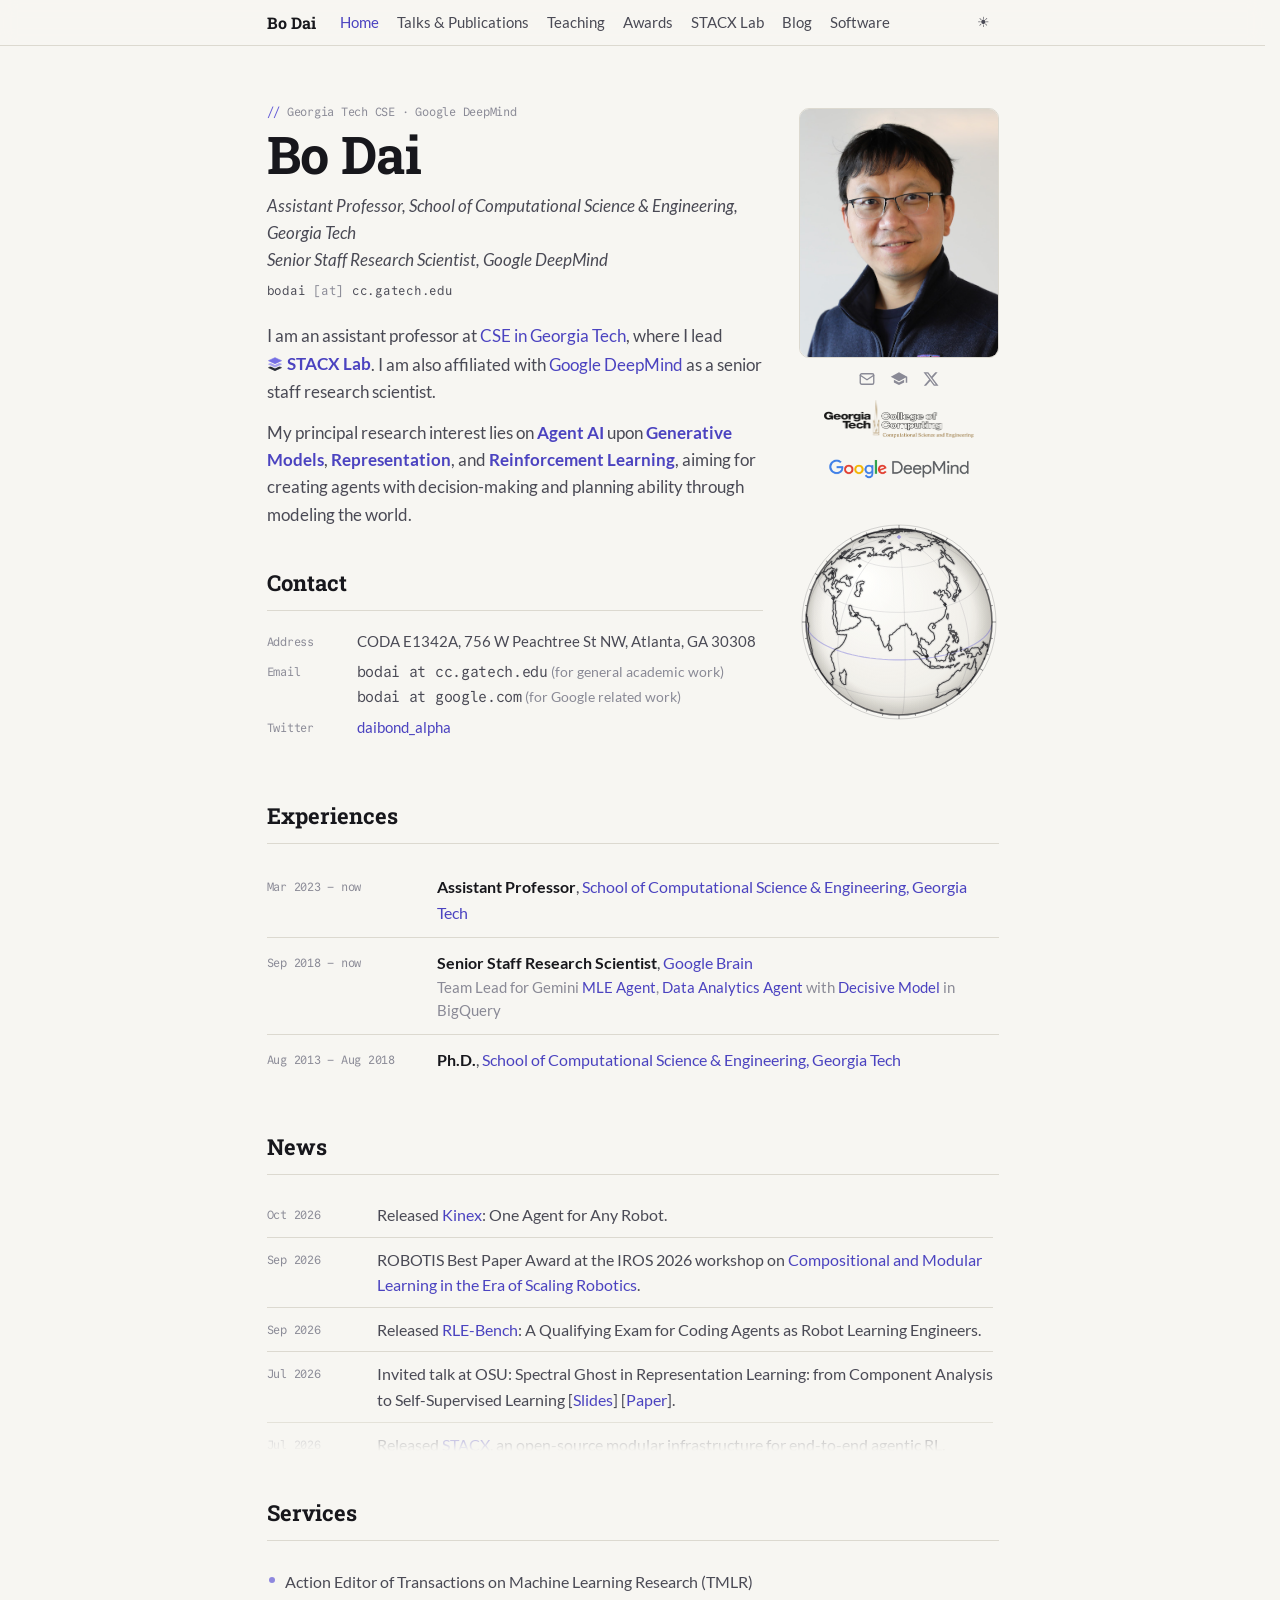
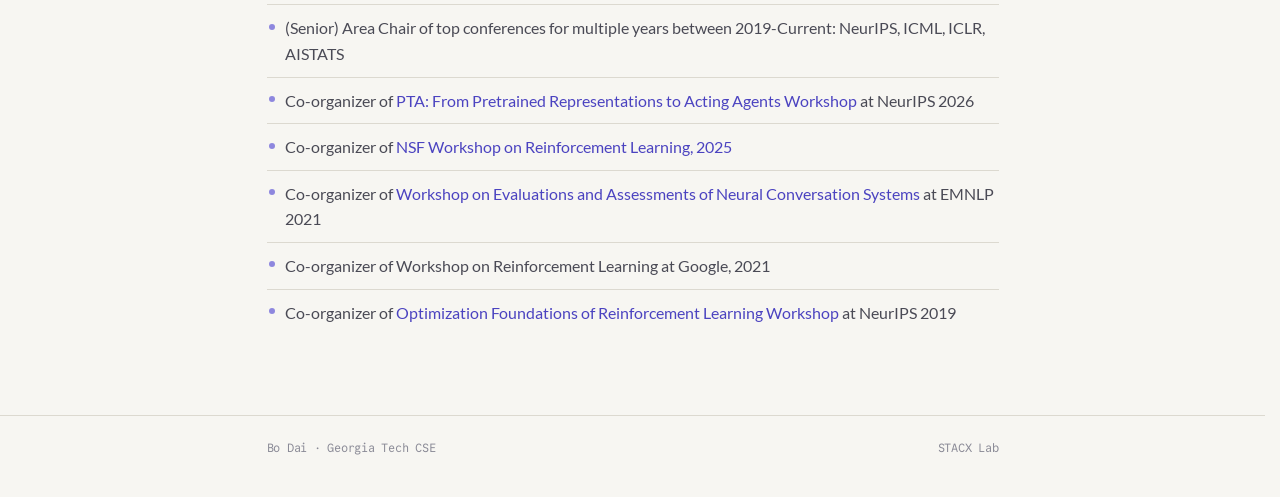
==== commit 5a4cd9a9: "Add Blog link to nav bar Co-Authored-By: Claude Opus 5.5 <noreply@anthropic.com>" ====
--- a/index.html
+++ b/index.html
@@ -23,6 +23,7 @@
 			<a href="teaching.html">Teaching</a>
 			<a href="awards.html">Awards</a>
 			<a href="team.html">STACX Lab</a>
+			<a href="https://stacx-lab.github.io/blog/">Blog</a>
 			<a href="software.html">Software</a>
 			</div>
 			<button class="theme" type="button" data-theme-toggle aria-label="toggle theme" title="Toggle theme"><span class="sun">☀</span><span class="moon">☾</span></button>
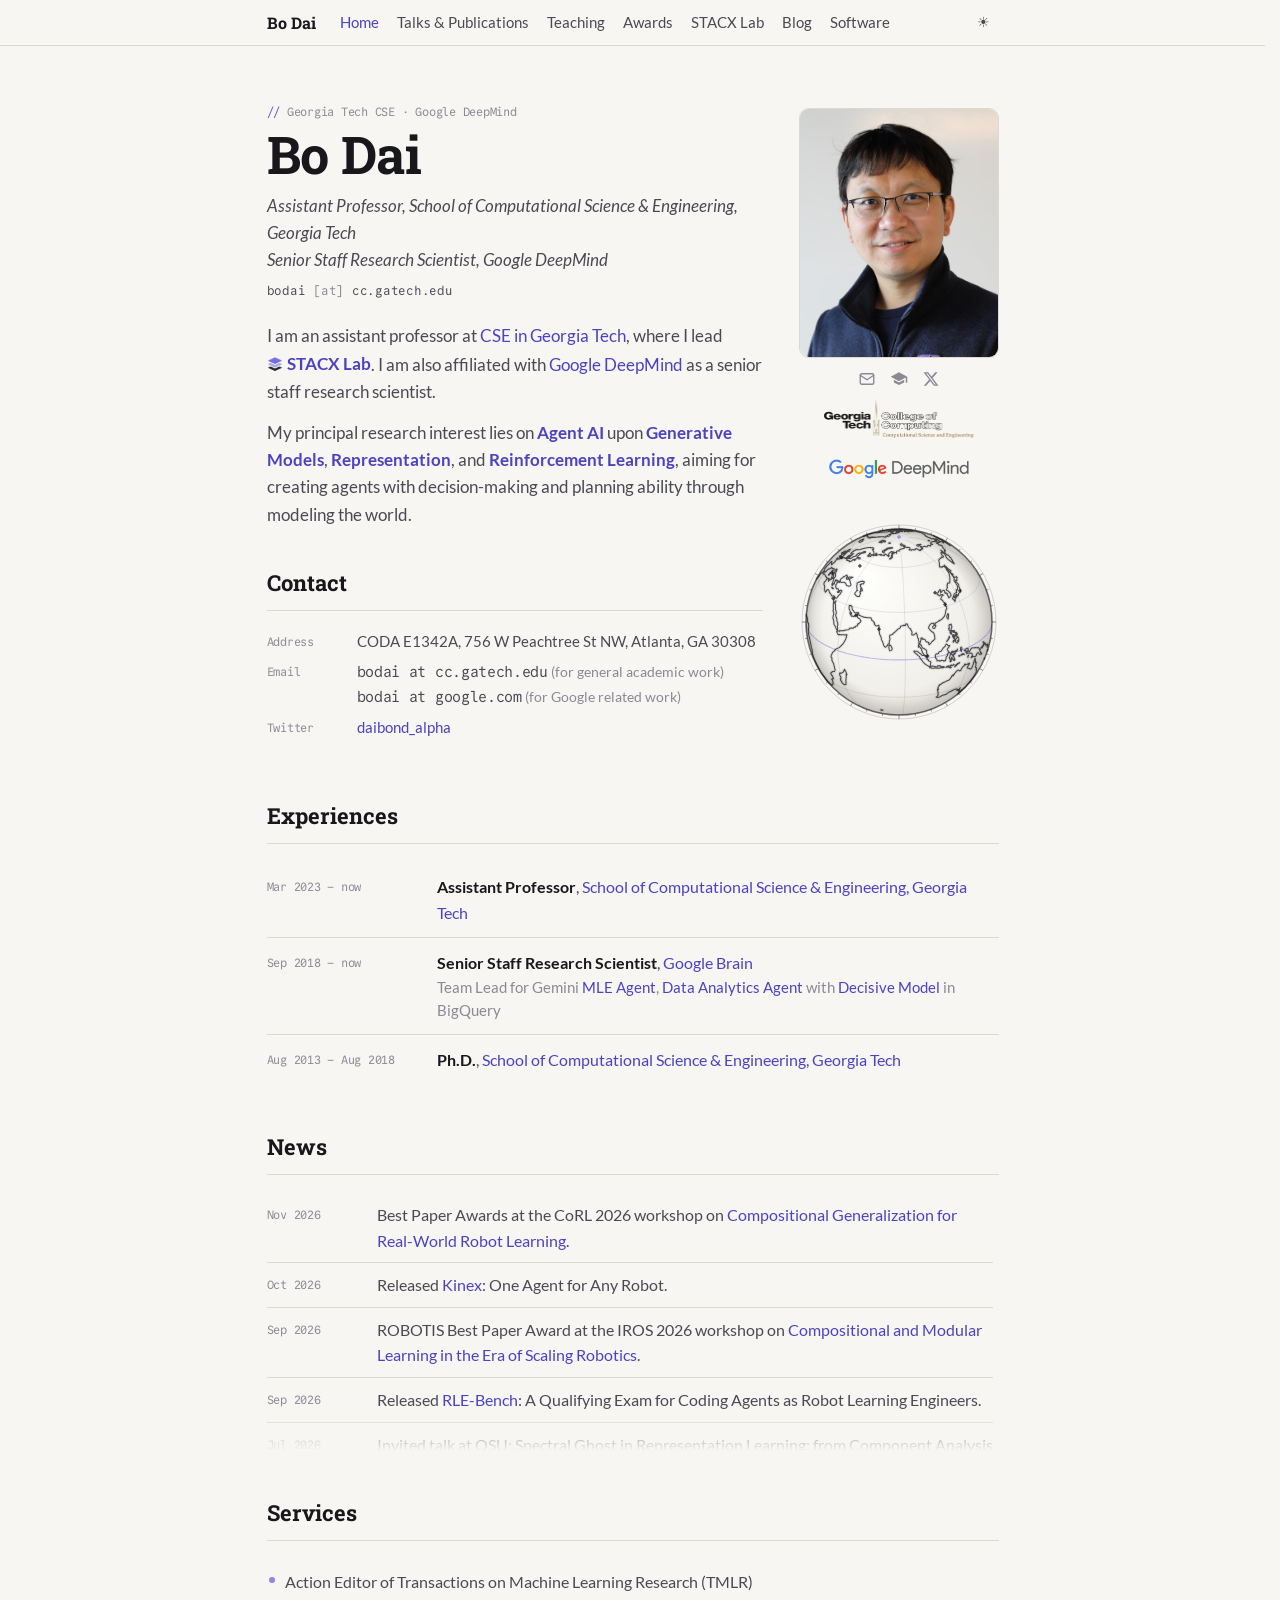
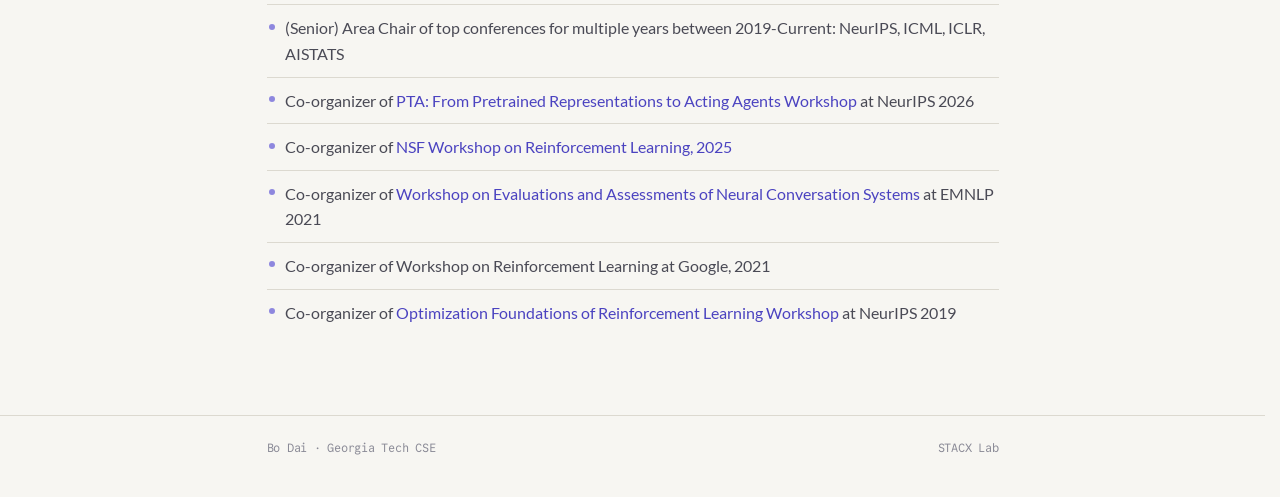
==== commit e90b963b: "News: CoRL 2026 workshop best paper awards Co-Authored-By: Claude Opus 5.5 <noreply@anthropic.com>" ====
--- a/index.html
+++ b/index.html
@@ -81,6 +81,7 @@
 			<h2>News</h2>
 			<div class="news-scroll" id="news-scroll">
 			<ul class="timeline news">
+				<li><span class="when">Nov 2026</span><span class="what">Best Paper Awards at the CoRL 2026 workshop on <a href="https://compogen-robotics.github.io/corl2026/">Compositional Generalization for Real-World Robot Learning</a>.</span></li>
 				<li><span class="when">Oct 2026</span><span class="what">Released <a href="https://stacx-lab.github.io/kinex/">Kinex</a>: One Agent for Any Robot.</span></li>
 				<li><span class="when">Sep 2026</span><span class="what">ROBOTIS Best Paper Award at the IROS 2026 workshop on <a href="https://compositional-robotics.github.io/">Compositional and Modular Learning in the Era of Scaling Robotics</a>.</span></li>
 				<li><span class="when">Sep 2026</span><span class="what">Released <a href="https://rle-bench.github.io/">RLE-Bench</a>: A Qualifying Exam for Coding Agents as Robot Learning Engineers.</span></li>
